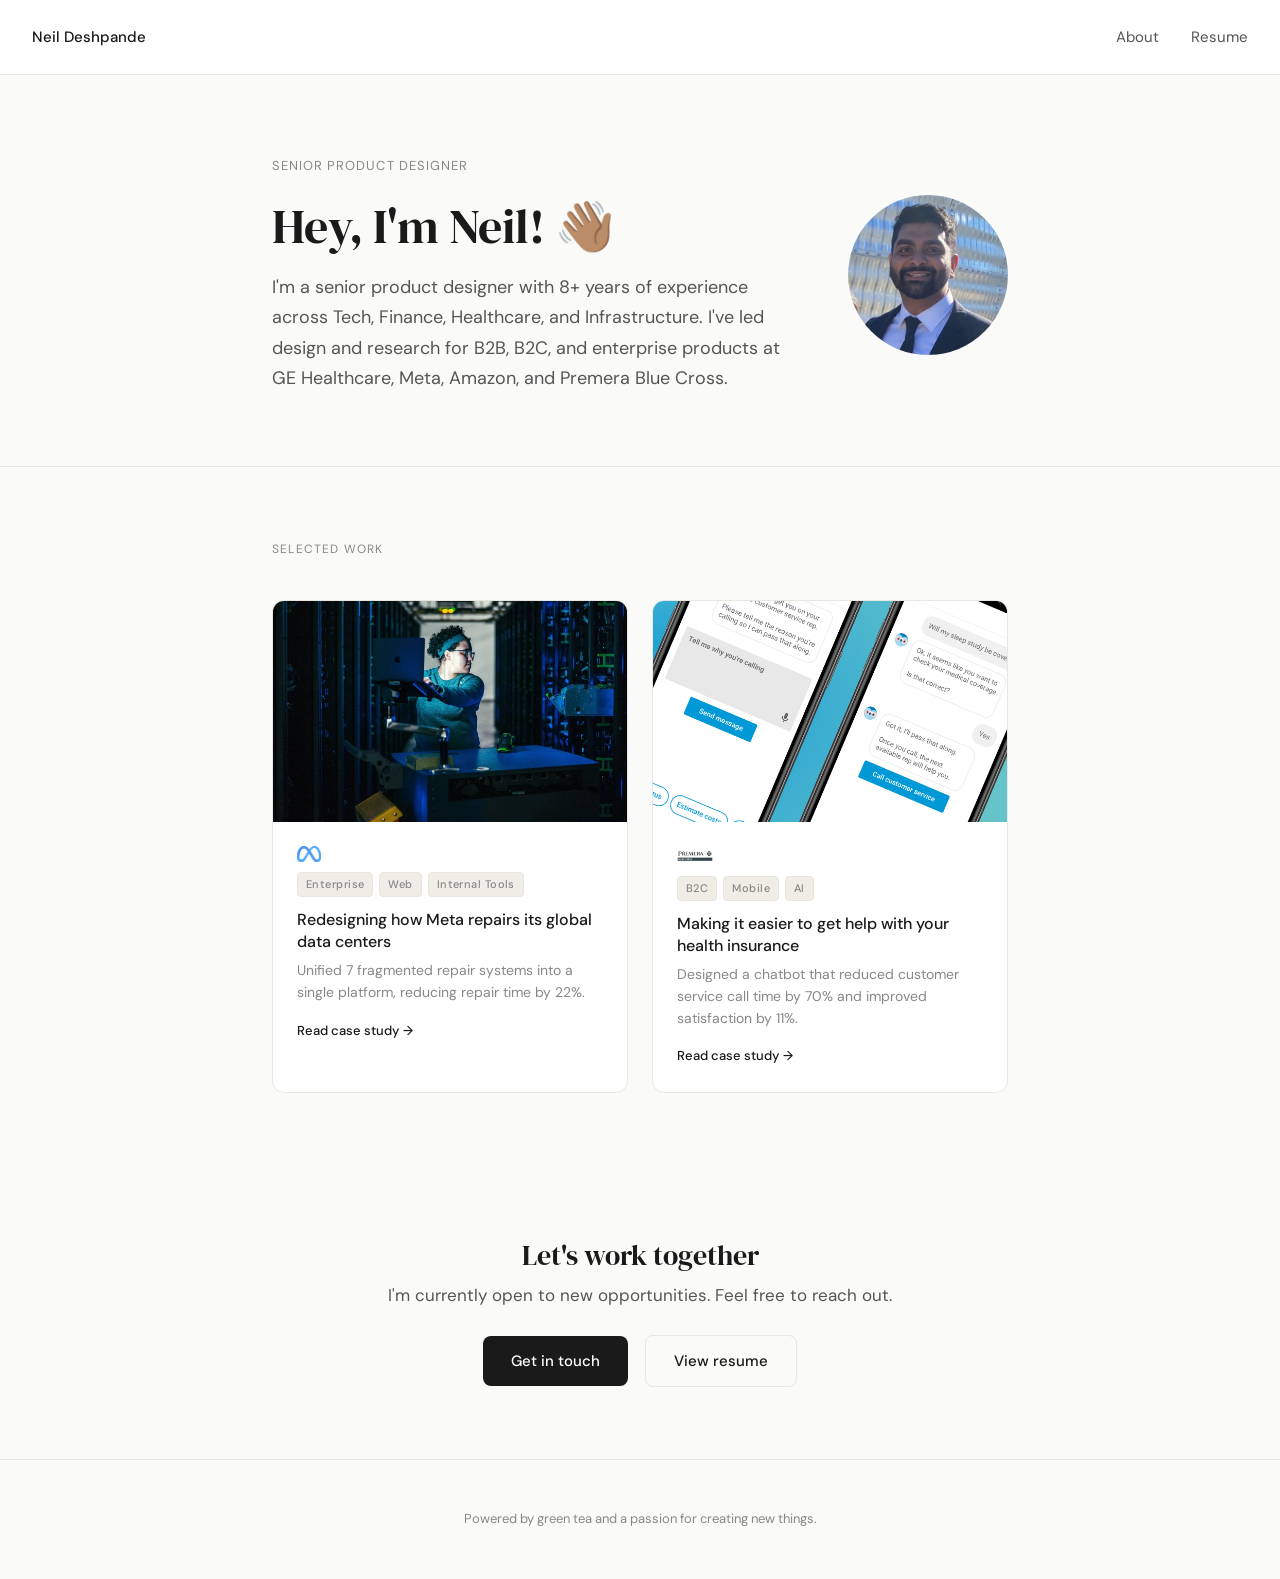
==== index.html @ d4d9e926 "Add files via upload" ====
<!DOCTYPE html>
<html lang="en">
<head>
<meta charset="UTF-8">
<meta name="viewport" content="width=device-width, initial-scale=1.0">
<title>Neil Deshpande Portfolio</title>
<link href="https://fonts.googleapis.com/css2?family=DM+Sans:wght@300;400;500&family=DM+Serif+Display&display=swap" rel="stylesheet">
<link rel="stylesheet" href="shared.css">
<style>
  /* ── HERO ── */
  .hero {
    padding: 80px 0 72px;
    border-bottom: 1px solid var(--border);
  }
  .hero-inner {
    display: grid;
    grid-template-columns: 1fr auto;
    gap: 3rem;
    align-items: center;
  }
  .hero-label {
    font-size: 13px;
    letter-spacing: 0.08em;
    text-transform: uppercase;
    color: var(--text-muted);
    margin-bottom: 1.25rem;
  }
  .hero h1 { margin-bottom: 1rem; }
  .hero-bio {
    font-size: 18px;
    color: var(--text-secondary);
    line-height: 1.7;
    max-width: 560px;
  }
  .hero-photo {
    width: 160px;
    height: 160px;
    border-radius: 50%;
    background: var(--border);
    overflow: hidden;
    flex-shrink: 0;
    display: flex;
    align-items: center;
    justify-content: center;
  }
  .hero-photo img {
    width: 100%;
    height: 100%;
    object-fit: cover;
  }
  .hero-photo-placeholder {
    font-size: 12px;
    color: var(--text-muted);
    text-align: center;
    padding: 1rem;
    line-height: 1.4;
  }

  /* ── CASE STUDIES ── */
  .work-section { padding: 72px 0; }
  .work-grid {
    display: grid;
    grid-template-columns: 1fr 1fr; /* update to 1fr when adding more case studies */
    gap: 1.5rem;
    margin-top: 2.5rem;
  }

  .case-card {
    border: 1px solid var(--border);
    border-radius: 12px;
    overflow: hidden;
    background: var(--surface);
    text-decoration: none;
    display: block;
    transition: transform 0.2s, box-shadow 0.2s;
  }
  .case-card:hover {
    transform: translateY(-3px);
    box-shadow: 0 8px 32px rgba(0,0,0,0.08);
  }

  .case-cover {
    width: 100%;
    aspect-ratio: 16/10;
    background: #1a1a1a;
    overflow: hidden;
    position: relative;
    display: flex;
    align-items: center;
    justify-content: center;
  }
  .case-cover img {
    width: 100%;
    height: 100%;
    object-fit: cover;
  }
  .case-cover-placeholder {
    font-size: 12px;
    color: rgba(255,255,255,0.4);
    text-align: center;
    padding: 1.5rem;
    line-height: 1.5;
  }

  /* Individual cover accent colors */
  .cover-meta    { background: #0f1923; }
  .cover-premera { background: #0a2240; }
  .cover-icon    { background: #1a1035; }
  .cover-credit  { background: #0d1f14; }

  .case-body { padding: 1.5rem; }
  .case-company {
    display: flex;
    align-items: center;
    gap: 8px;
    margin-bottom: 0.6rem;
  }
  .case-company img {
    height: 20px;
    width: auto;
    opacity: 0.7;
  }
  .case-company-placeholder {
    font-size: 12px;
    color: var(--text-muted);
    background: var(--border-light);
    padding: 2px 10px;
    border-radius: 4px;
  }
  .case-title {
    font-size: 16px;
    font-weight: 500;
    color: var(--text);
    margin-bottom: 0.4rem;
    line-height: 1.4;
  }
  .case-desc {
    font-size: 14px;
    color: var(--text-muted);
    line-height: 1.55;
    margin-bottom: 1rem;
  }
  .case-link {
    font-size: 13px;
    font-weight: 500;
    color: var(--text);
    display: flex;
    align-items: center;
    gap: 4px;
  }
  .case-link::after { content: "→"; }

  /* PROJECT TAGS */
  .case-tags {
    display: flex;
    gap: 6px;
    flex-wrap: wrap;
    margin-bottom: 0.75rem;
  }
  .case-tag {
    font-size: 11px;
    font-weight: 500;
    letter-spacing: 0.04em;
    color: var(--text-muted);
    background: var(--border-light);
    border: 1px solid var(--border);
    border-radius: 4px;
    padding: 2px 8px;
  }

  /* ── FOOTER CTA ── */
  .footer-cta {
    padding: 72px 0;
    text-align: center;
  }
  .footer-cta h2 { margin-bottom: 0.5rem; }
  .footer-cta p { margin-bottom: 1.5rem; }
  .btn {
    display: inline-block;
    padding: 0.75rem 1.75rem;
    background: var(--text);
    color: #fff;
    border-radius: 8px;
    text-decoration: none;
    font-size: 15px;
    font-weight: 500;
    transition: opacity 0.15s;
  }
  .btn:hover { opacity: 0.85; }
  .btn-outline {
    background: transparent;
    color: var(--text);
    border: 1px solid var(--border);
    margin-left: 0.75rem;
  }
  .btn-outline:hover { background: var(--border-light); opacity: 1; }

  @media (max-width: 680px) {
    .hero-inner { grid-template-columns: 1fr; }
    .hero-photo { width: 100px; height: 100px; order: -1; }
    .work-grid { grid-template-columns: 1fr; }
    .btn-outline { margin-left: 0; margin-top: 0.75rem; display: inline-block; }
  }
</style>
</head>
<body>

<nav>
  <a href="/" class="logo">Neil Deshpande</a>
  <a href="/about/">About</a>
  <a href="resume.pdf" target="_blank">Resume</a>
</nav>

<!-- HERO -->
<div class="hero">
  <div class="container">
    <div class="hero-inner">
      <div>
        <div class="hero-label">Senior Product Designer</div>
        <h1>Hey, I'm Neil! 👋🏽</h1>
        <p class="hero-bio">I'm a senior product designer with 8+ years of experience across Tech, Finance, Healthcare, and Infrastructure. I've led design and research for B2B, B2C, and enterprise products at GE Healthcare, Meta, Amazon, and Premera Blue Cross.</p>
      </div>
      <div class="hero-photo">
        <img src="photo-neil.jpg" alt="Neil Deshpande"/>
      </div>
    </div>
  </div>
</div>

<!-- WORK -->
<div class="work-section">
  <div class="container">
    <div class="section-label">Selected work</div>
    <div class="work-grid">

      <!-- Meta -->
      <a href="/meta/" class="case-card">
        <div class="case-cover cover-meta">
          <img src="cover-meta.jpg" alt="Data center technician working in a server room"/>
        </div>
        <div class="case-body">
          <div class="case-company">
            <img src="meta-logo.png" alt="Meta" style="filter:none;height:16px;"/>
          </div>
          <div class="case-tags">
            <span class="case-tag">Enterprise</span>
            <span class="case-tag">Web</span>
            <span class="case-tag">Internal Tools</span>
          </div>
          <div class="case-title">Redesigning how Meta repairs its global data centers</div>
          <div class="case-desc">Unified 7 fragmented repair systems into a single platform, reducing repair time by 22%.</div>
          <div class="case-link">Read case study</div>
        </div>
      </a>

      <!-- Premera -->
      <a href="/premera/" class="case-card">
        <div class="case-cover cover-premera">
          <img src="cover-premera.jpg" alt="Premera chatbot interface showing conversation flow"/>
        </div>
        <div class="case-body">
          <div class="case-company">
            <img src="premera-logo.png" alt="Premera Blue Cross" style="height:20px;width:auto;opacity:0.8;"/>
          </div>
          <div class="case-tags">
            <span class="case-tag">B2C</span>
            <span class="case-tag">Mobile</span>
            <span class="case-tag">AI</span>
          </div>
          <div class="case-title">Making it easier to get help with your health insurance</div>
          <div class="case-desc">Designed a chatbot that reduced customer service call time by 70% and improved satisfaction by 11%.</div>
          <div class="case-link">Read case study</div>
        </div>
      </a>

      <!-- Icon Library — coming soon
      <a href="icon-library.html" class="case-card">
        <div class="case-cover cover-icon">
          <div class="case-cover-placeholder">cover-icon-library.jpg<br>1600×1000px</div>
        </div>
        <div class="case-body">
          <div class="case-company">
            <span class="case-company-placeholder">Pushpay</span>
          </div>
          <div class="case-title">Improving a product's search functionality through a redesign</div>
          <div class="case-desc">Redesigned an icon library of 1,500+ icons, making users find their desired icon 3x faster.</div>
          <div class="case-link">Read case study</div>
        </div>
      </a>
      -->

      <!-- Credit Card — coming soon
      <a href="creditcard.html" class="case-card">
        <div class="case-cover cover-credit">
          <div class="case-cover-placeholder">cover-creditcard.jpg<br>1600×1000px</div>
        </div>
        <div class="case-body">
          <div class="case-company">
            <span class="case-company-placeholder">MK Transfer</span>
          </div>
          <div class="case-title">Reducing the anxiety of a credit card application</div>
          <div class="case-desc">88% of users reported no anxiety, and 100% said they trusted the app with their finances.</div>
          <div class="case-link">Read case study</div>
        </div>
      </a>
      -->

    </div>
  </div>
</div>

<!-- FOOTER CTA -->
<div class="footer-cta">
  <div class="container">
    <h2>Let's work together</h2>
    <p>I'm currently open to new opportunities. Feel free to reach out.</p>
    <a href="mailto:deshpande.neil@gmail.com" class="btn">Get in touch</a>
    <a href="resume.pdf" target="_blank" class="btn btn-outline">View resume</a>
  </div>
</div>

<footer>
  <p>Powered by green tea and a passion for creating new things.</p>
</footer>

</body>
</html>
---- shared.css ----
/* ============================================
   NEIL DESHPANDE PORTFOLIO — SHARED STYLES
   Used by: index.html, about.html, and all case studies
   ============================================ */

*, *::before, *::after { box-sizing: border-box; margin: 0; padding: 0; }

:root {
  --text: #1a1a1a;
  --text-secondary: #555;
  --text-muted: #888;
  --bg: #fafaf8;
  --surface: #ffffff;
  --border: #e8e6e0;
  --border-light: #f0ede6;
}

body {
  font-family: 'DM Sans', sans-serif;
  background: var(--bg);
  color: var(--text);
  font-size: 17px;
  line-height: 1.75;
  -webkit-font-smoothing: antialiased;
}

/* NAV */
nav {
  padding: 1.5rem 2rem;
  display: flex;
  align-items: center;
  gap: 2rem;
  border-bottom: 1px solid var(--border);
  background: var(--surface);
  position: sticky;
  top: 0;
  z-index: 100;
}
nav .logo {
  font-weight: 500;
  font-size: 15px;
  color: var(--text);
  text-decoration: none;
  margin-right: auto;
}
nav a {
  color: var(--text-secondary);
  text-decoration: none;
  font-size: 15px;
  transition: color 0.15s;
}
nav a:hover { color: var(--text); }

/* LAYOUT */
.container { max-width: 800px; margin: 0 auto; padding: 0 2rem; }
.wide { max-width: 800px; margin: 0 auto; padding: 0 2rem; }

/* FOOTER */
footer {
  padding: 3rem 0;
  text-align: center;
  border-top: 1px solid var(--border);
}
footer p { font-size: 13px; color: var(--text-muted); }

/* SECTIONS */
section { padding: 72px 0; border-bottom: 1px solid var(--border); }
section:last-of-type { border-bottom: none; }

.section-label {
  font-size: 12px;
  text-transform: uppercase;
  letter-spacing: 0.1em;
  color: var(--text-muted);
  margin-bottom: 1.25rem;
}

h1 {
  font-family: 'DM Serif Display', serif;
  font-size: clamp(2rem, 4vw, 3rem);
  font-weight: 400;
  line-height: 1.2;
  margin-bottom: 1.25rem;
}
h2 {
  font-family: 'DM Serif Display', serif;
  font-size: 1.75rem;
  font-weight: 400;
  margin-bottom: 1.25rem;
  line-height: 1.3;
}
h3 { font-size: 1.1rem; font-weight: 500; margin-bottom: 0.75rem; }
p { margin-bottom: 1.25rem; color: var(--text-secondary); }
p:last-child { margin-bottom: 0; }

@media (max-width: 600px) {
  nav { gap: 1.25rem; }
  .container, .wide { padding: 0 1.25rem; }
}
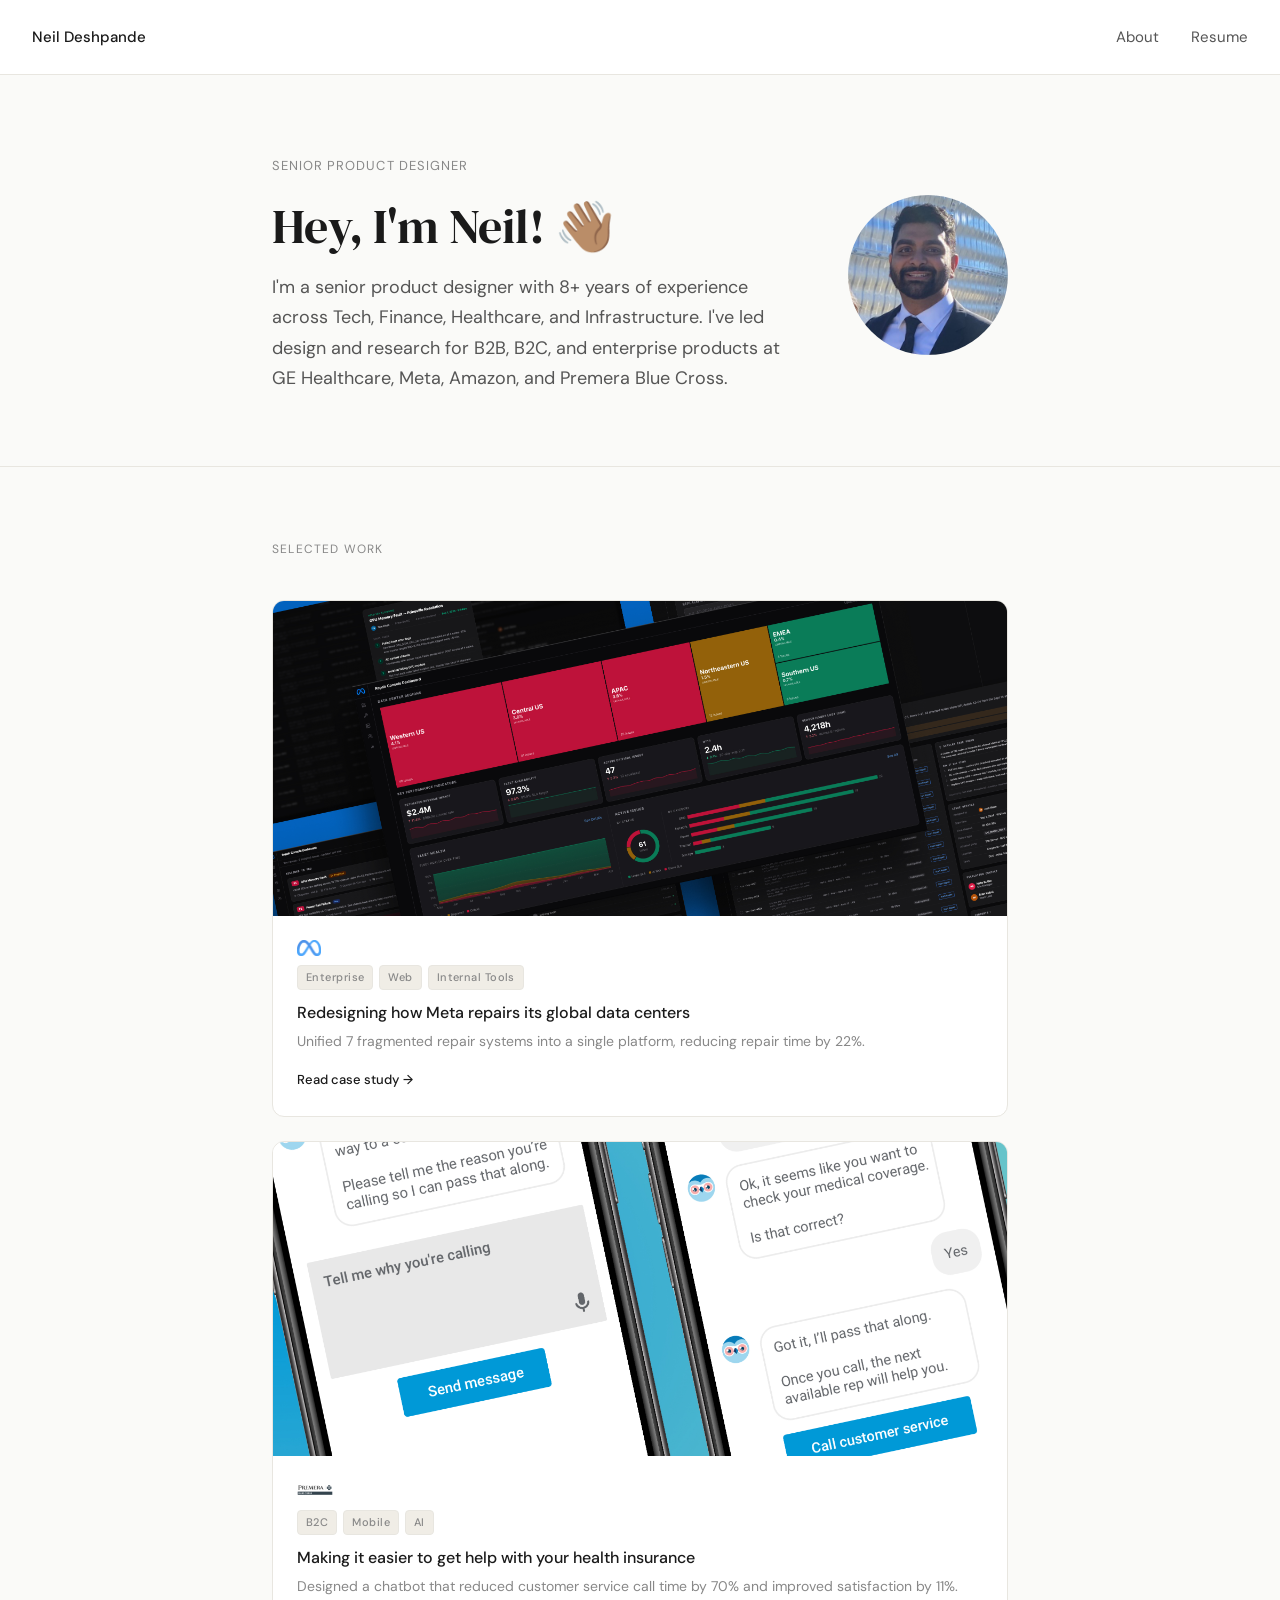
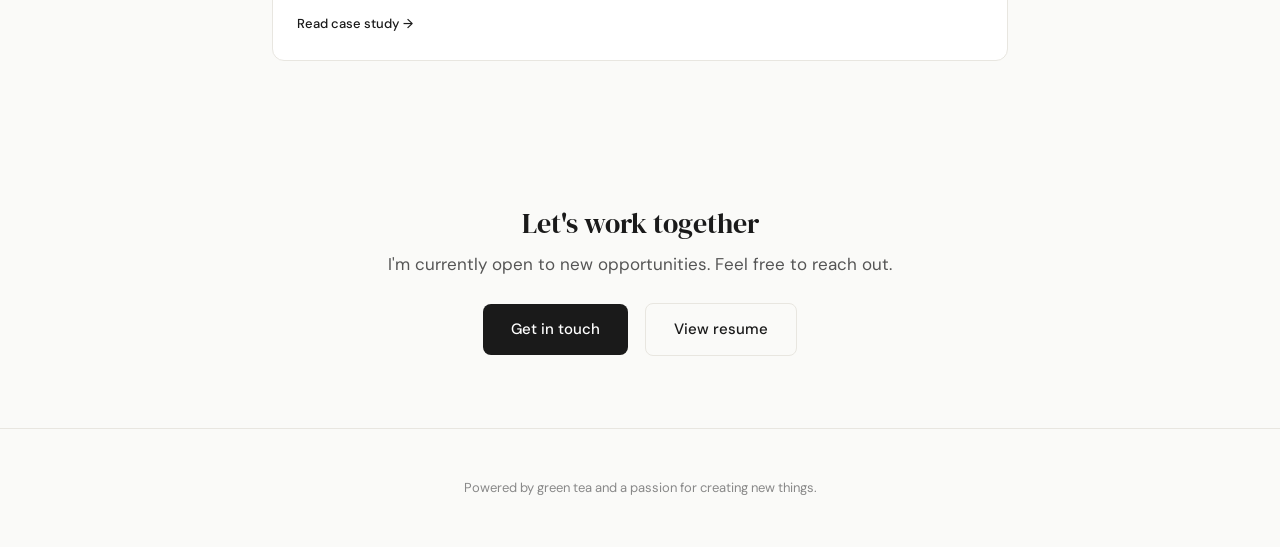
==== commit 27389606: "Update index.html" ====
--- a/index.html
+++ b/index.html
@@ -60,7 +60,7 @@
   .work-section { padding: 72px 0; }
   .work-grid {
     display: grid;
-    grid-template-columns: 1fr 1fr; /* update to 1fr when adding more case studies */
+    grid-template-columns: 1fr; /* update to 1fr when adding more case studies */
     gap: 1.5rem;
     margin-top: 2.5rem;
   }
@@ -81,7 +81,7 @@
 
   .case-cover {
     width: 100%;
-    aspect-ratio: 16/10;
+    aspect-ratio: 21/9;
     background: #1a1a1a;
     overflow: hidden;
     position: relative;
@@ -202,6 +202,15 @@
     .btn-outline { margin-left: 0; margin-top: 0.75rem; display: inline-block; }
   }
 </style>
+  <!-- Google tag (gtag.js) -->
+<script async src="https://www.googletagmanager.com/gtag/js?id=G-539Z41YTE7"></script>
+<script>
+  window.dataLayer = window.dataLayer || [];
+  function gtag(){dataLayer.push(arguments);}
+  gtag('js', new Date());
+
+  gtag('config', 'G-539Z41YTE7');
+</script>
 </head>
 <body>
 
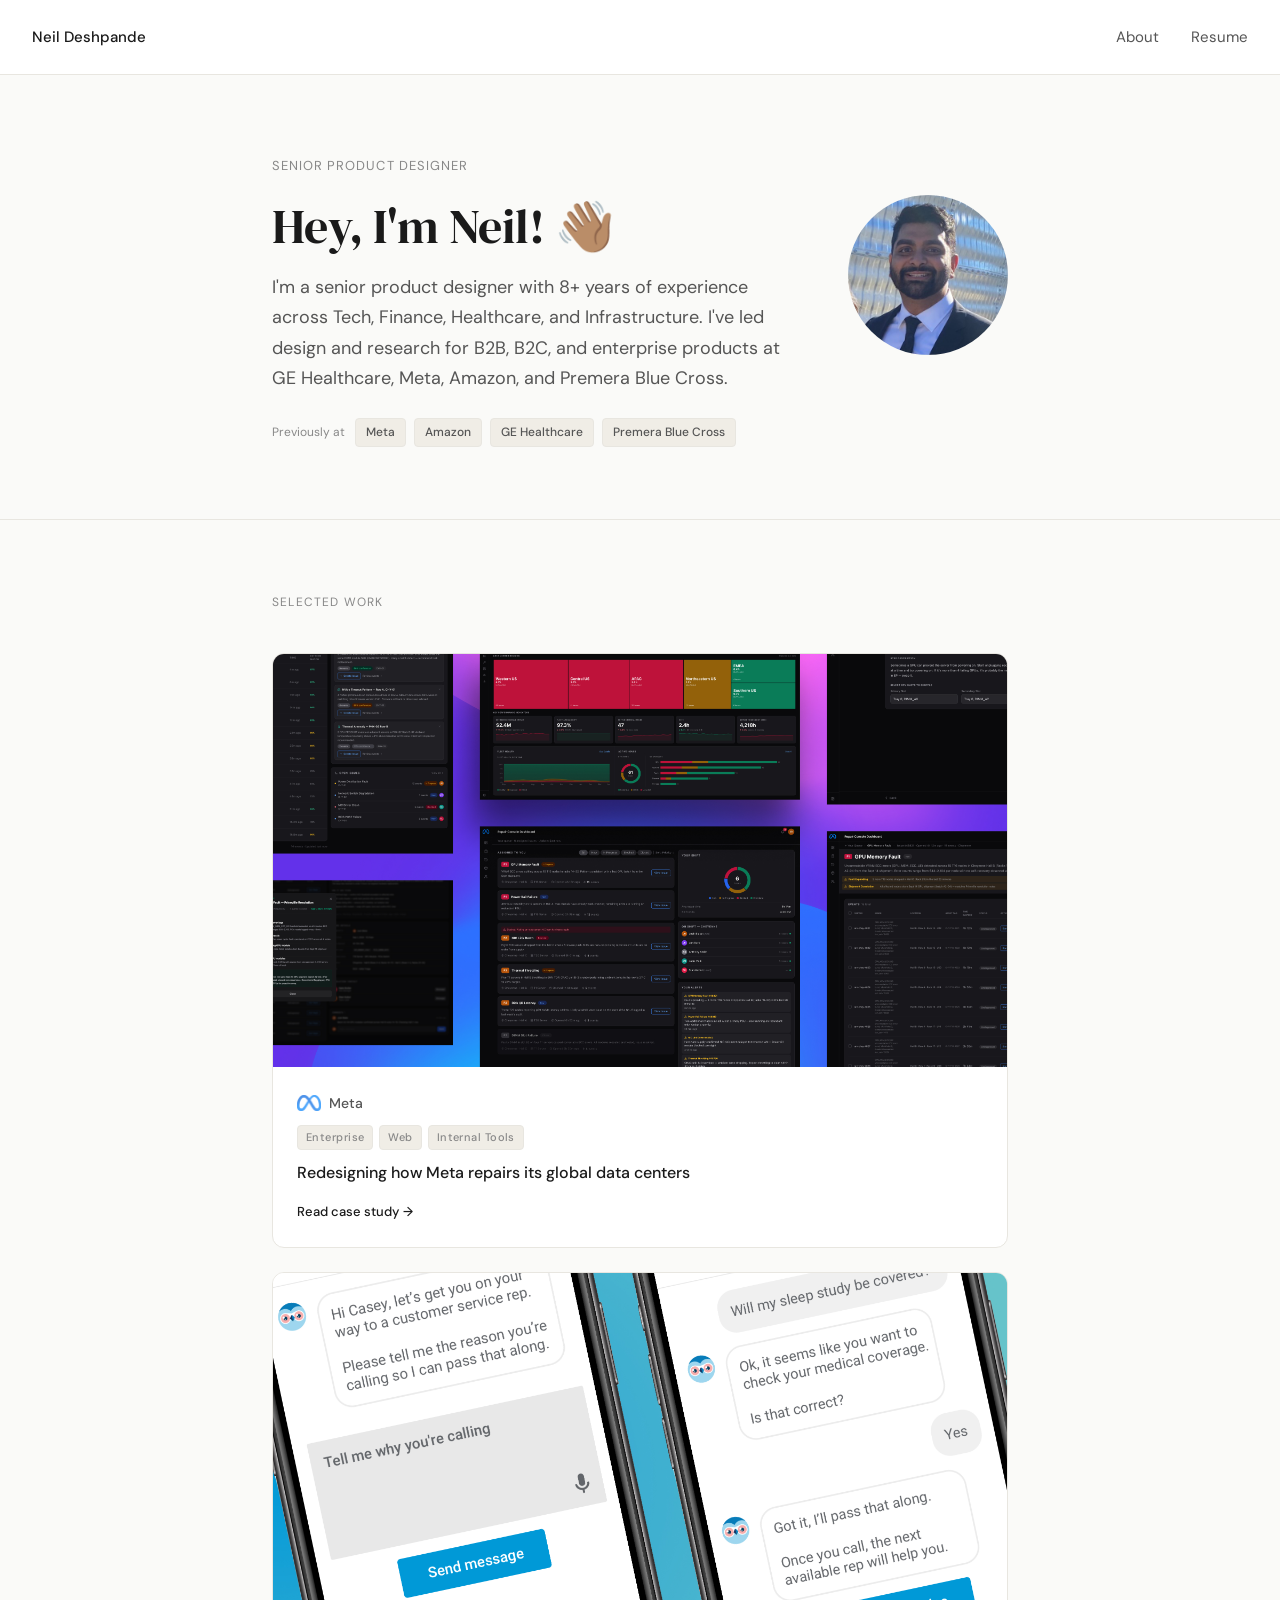
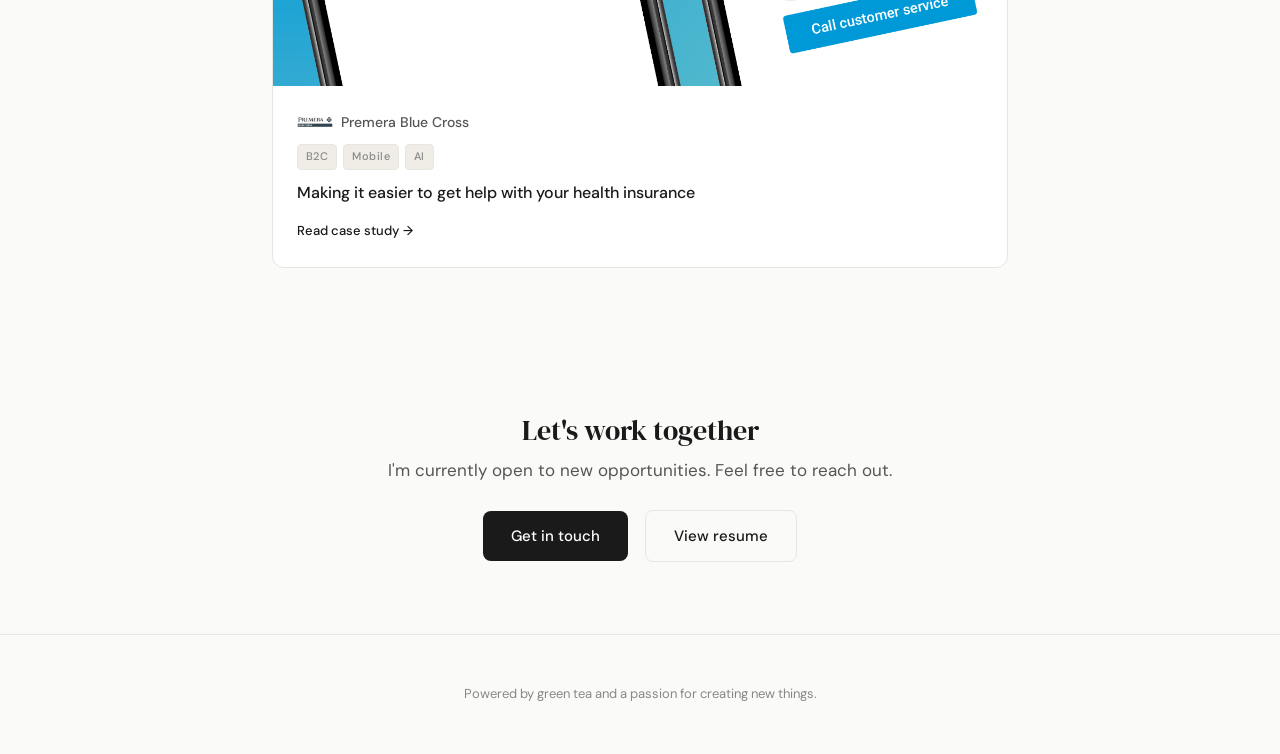
==== commit 8a63def8: "Add files via upload" ====
--- a/index.html
+++ b/index.html
@@ -17,6 +17,7 @@
     grid-template-columns: 1fr auto;
     gap: 3rem;
     align-items: center;
+    margin-bottom: 1.5rem;
   }
   .hero-label {
     font-size: 13px;
@@ -48,19 +49,34 @@
     height: 100%;
     object-fit: cover;
   }
-  .hero-photo-placeholder {
+
+  /* ── PREVIOUSLY AT ── */
+  .previously-at {
+    display: flex;
+    align-items: center;
+    gap: 8px;
+    flex-wrap: wrap;
+  }
+  .previously-at-label {
     font-size: 12px;
     color: var(--text-muted);
-    text-align: center;
-    padding: 1rem;
-    line-height: 1.4;
+    margin-right: 2px;
+  }
+  .company-chip {
+    font-size: 12px;
+    font-weight: 500;
+    color: var(--text-secondary);
+    background: var(--border-light);
+    border: 1px solid var(--border);
+    border-radius: 4px;
+    padding: 3px 10px;
   }
 
   /* ── CASE STUDIES ── */
   .work-section { padding: 72px 0; }
   .work-grid {
     display: grid;
-    grid-template-columns: 1fr; /* update to 1fr when adding more case studies */
+    grid-template-columns: 1fr;
     gap: 1.5rem;
     margin-top: 2.5rem;
   }
@@ -81,32 +97,20 @@
 
   .case-cover {
     width: 100%;
-    aspect-ratio: 21/9;
-    background: #1a1a1a;
+    aspect-ratio: 16/9;
     overflow: hidden;
     position: relative;
-    display: flex;
-    align-items: center;
-    justify-content: center;
   }
   .case-cover img {
     width: 100%;
     height: 100%;
     object-fit: cover;
-  }
-  .case-cover-placeholder {
-    font-size: 12px;
-    color: rgba(255,255,255,0.4);
-    text-align: center;
-    padding: 1.5rem;
-    line-height: 1.5;
+    display: block;
   }
 
   /* Individual cover accent colors */
   .cover-meta    { background: #0f1923; }
   .cover-premera { background: #0a2240; }
-  .cover-icon    { background: #1a1035; }
-  .cover-credit  { background: #0d1f14; }
 
   .case-body { padding: 1.5rem; }
   .case-company {
@@ -120,37 +124,12 @@
     width: auto;
     opacity: 0.7;
   }
-  .case-company-placeholder {
-    font-size: 12px;
-    color: var(--text-muted);
-    background: var(--border-light);
-    padding: 2px 10px;
-    border-radius: 4px;
-  }
-  .case-title {
-    font-size: 16px;
-    font-weight: 500;
-    color: var(--text);
-    margin-bottom: 0.4rem;
-    line-height: 1.4;
-  }
-  .case-desc {
+
+  .case-company-name {
     font-size: 14px;
-    color: var(--text-muted);
-    line-height: 1.55;
-    margin-bottom: 1rem;
-  }
-  .case-link {
-    font-size: 13px;
-    font-weight: 500;
-    color: var(--text);
-    display: flex;
-    align-items: center;
-    gap: 4px;
-  }
-  .case-link::after { content: "→"; }
-
-  /* PROJECT TAGS */
+    font-weight: 500;
+    color: var(--text-secondary);
+  }
   .case-tags {
     display: flex;
     gap: 6px;
@@ -167,6 +146,23 @@
     border-radius: 4px;
     padding: 2px 8px;
   }
+
+  .case-title {
+    font-size: 16px;
+    font-weight: 500;
+    color: var(--text);
+    margin-bottom: 1rem;
+    line-height: 1.4;
+  }
+  .case-link {
+    font-size: 13px;
+    font-weight: 500;
+    color: var(--text);
+    display: flex;
+    align-items: center;
+    gap: 4px;
+  }
+  .case-link::after { content: "→"; }
 
   /* ── FOOTER CTA ── */
   .footer-cta {
@@ -233,6 +229,13 @@
         <img src="photo-neil.jpg" alt="Neil Deshpande"/>
       </div>
     </div>
+    <div class="previously-at">
+      <span class="previously-at-label">Previously at</span>
+      <span class="company-chip">Meta</span>
+      <span class="company-chip">Amazon</span>
+      <span class="company-chip">GE Healthcare</span>
+      <span class="company-chip">Premera Blue Cross</span>
+    </div>
   </div>
 </div>
 
@@ -250,6 +253,7 @@
         <div class="case-body">
           <div class="case-company">
             <img src="meta-logo.png" alt="Meta" style="filter:none;height:16px;"/>
+            <span class="case-company-name">Meta</span>
           </div>
           <div class="case-tags">
             <span class="case-tag">Enterprise</span>
@@ -257,7 +261,6 @@
             <span class="case-tag">Internal Tools</span>
           </div>
           <div class="case-title">Redesigning how Meta repairs its global data centers</div>
-          <div class="case-desc">Unified 7 fragmented repair systems into a single platform, reducing repair time by 22%.</div>
           <div class="case-link">Read case study</div>
         </div>
       </a>
@@ -270,6 +273,7 @@
         <div class="case-body">
           <div class="case-company">
             <img src="premera-logo.png" alt="Premera Blue Cross" style="height:20px;width:auto;opacity:0.8;"/>
+            <span class="case-company-name">Premera Blue Cross</span>
           </div>
           <div class="case-tags">
             <span class="case-tag">B2C</span>
@@ -277,42 +281,9 @@
             <span class="case-tag">AI</span>
           </div>
           <div class="case-title">Making it easier to get help with your health insurance</div>
-          <div class="case-desc">Designed a chatbot that reduced customer service call time by 70% and improved satisfaction by 11%.</div>
           <div class="case-link">Read case study</div>
         </div>
       </a>
-
-      <!-- Icon Library — coming soon
-      <a href="icon-library.html" class="case-card">
-        <div class="case-cover cover-icon">
-          <div class="case-cover-placeholder">cover-icon-library.jpg<br>1600×1000px</div>
-        </div>
-        <div class="case-body">
-          <div class="case-company">
-            <span class="case-company-placeholder">Pushpay</span>
-          </div>
-          <div class="case-title">Improving a product's search functionality through a redesign</div>
-          <div class="case-desc">Redesigned an icon library of 1,500+ icons, making users find their desired icon 3x faster.</div>
-          <div class="case-link">Read case study</div>
-        </div>
-      </a>
-      -->
-
-      <!-- Credit Card — coming soon
-      <a href="creditcard.html" class="case-card">
-        <div class="case-cover cover-credit">
-          <div class="case-cover-placeholder">cover-creditcard.jpg<br>1600×1000px</div>
-        </div>
-        <div class="case-body">
-          <div class="case-company">
-            <span class="case-company-placeholder">MK Transfer</span>
-          </div>
-          <div class="case-title">Reducing the anxiety of a credit card application</div>
-          <div class="case-desc">88% of users reported no anxiety, and 100% said they trusted the app with their finances.</div>
-          <div class="case-link">Read case study</div>
-        </div>
-      </a>
-      -->
 
     </div>
   </div>
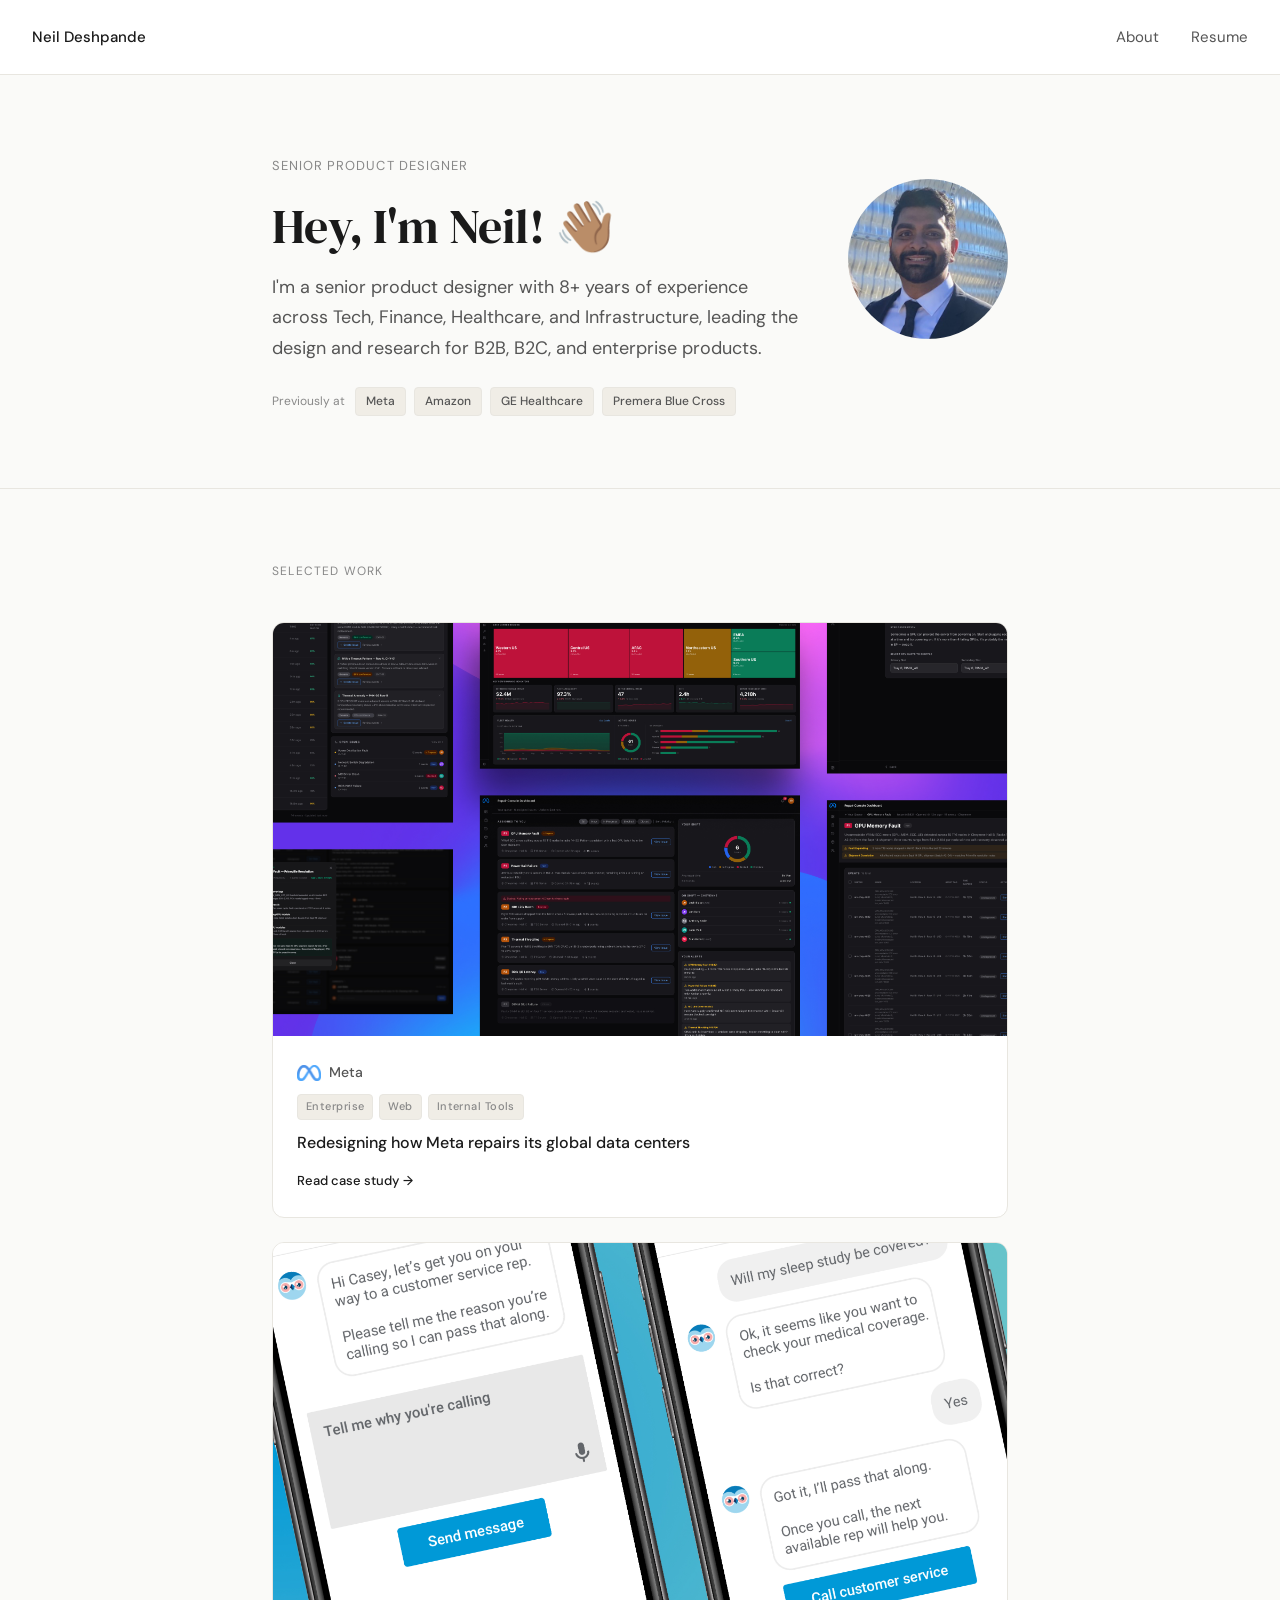
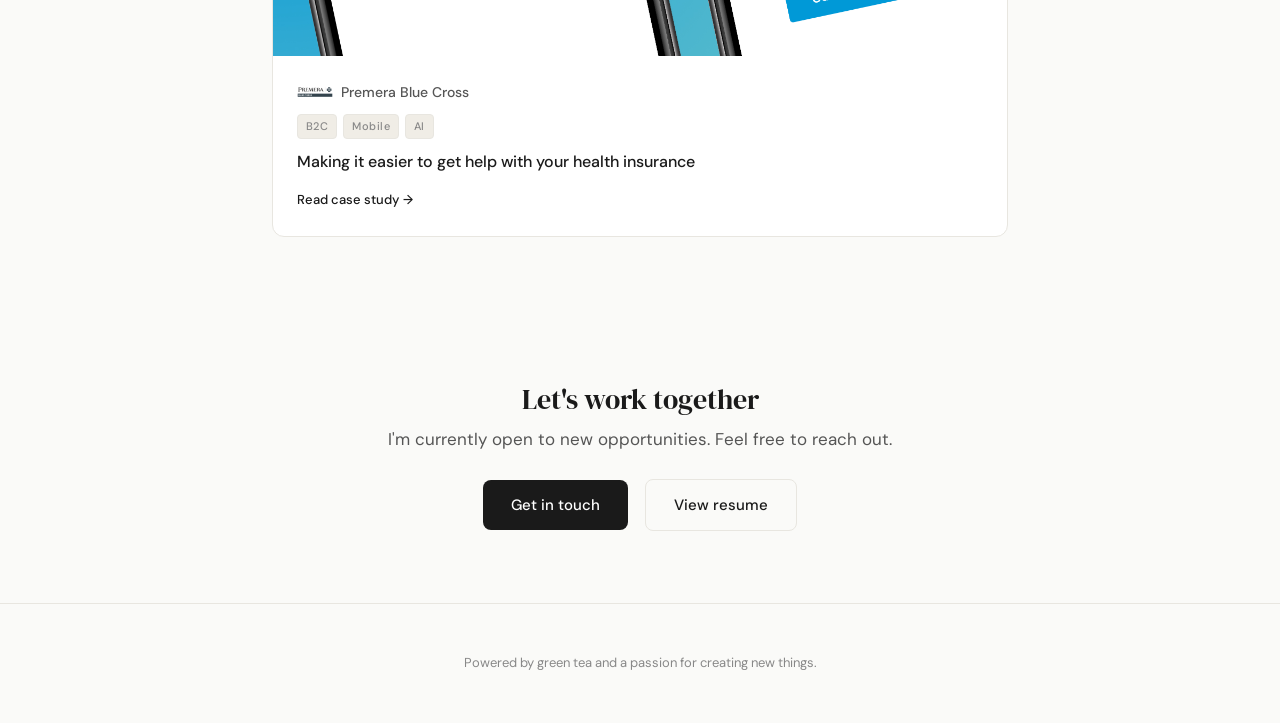
==== commit bfb95fbb: "Update index.html" ====
--- a/index.html
+++ b/index.html
@@ -4,6 +4,9 @@
 <meta charset="UTF-8">
 <meta name="viewport" content="width=device-width, initial-scale=1.0">
 <title>Neil Deshpande Portfolio</title>
+<link rel="icon" type="image/x-icon" href="/favicon.ico">
+<link rel="icon" type="image/png" sizes="32x32" href="/favicon-32x32.png">
+<link rel="apple-touch-icon" sizes="180x180" href="/apple-touch-icon.png">  
 <link href="https://fonts.googleapis.com/css2?family=DM+Sans:wght@300;400;500&family=DM+Serif+Display&display=swap" rel="stylesheet">
 <link rel="stylesheet" href="shared.css">
 <style>
@@ -223,7 +226,7 @@
       <div>
         <div class="hero-label">Senior Product Designer</div>
         <h1>Hey, I'm Neil! 👋🏽</h1>
-        <p class="hero-bio">I'm a senior product designer with 8+ years of experience across Tech, Finance, Healthcare, and Infrastructure. I've led design and research for B2B, B2C, and enterprise products at GE Healthcare, Meta, Amazon, and Premera Blue Cross.</p>
+        <p class="hero-bio">I'm a senior product designer with 8+ years of experience across Tech, Finance, Healthcare, and Infrastructure, leading the design and research for B2B, B2C, and enterprise products.</p>
       </div>
       <div class="hero-photo">
         <img src="photo-neil.jpg" alt="Neil Deshpande"/>
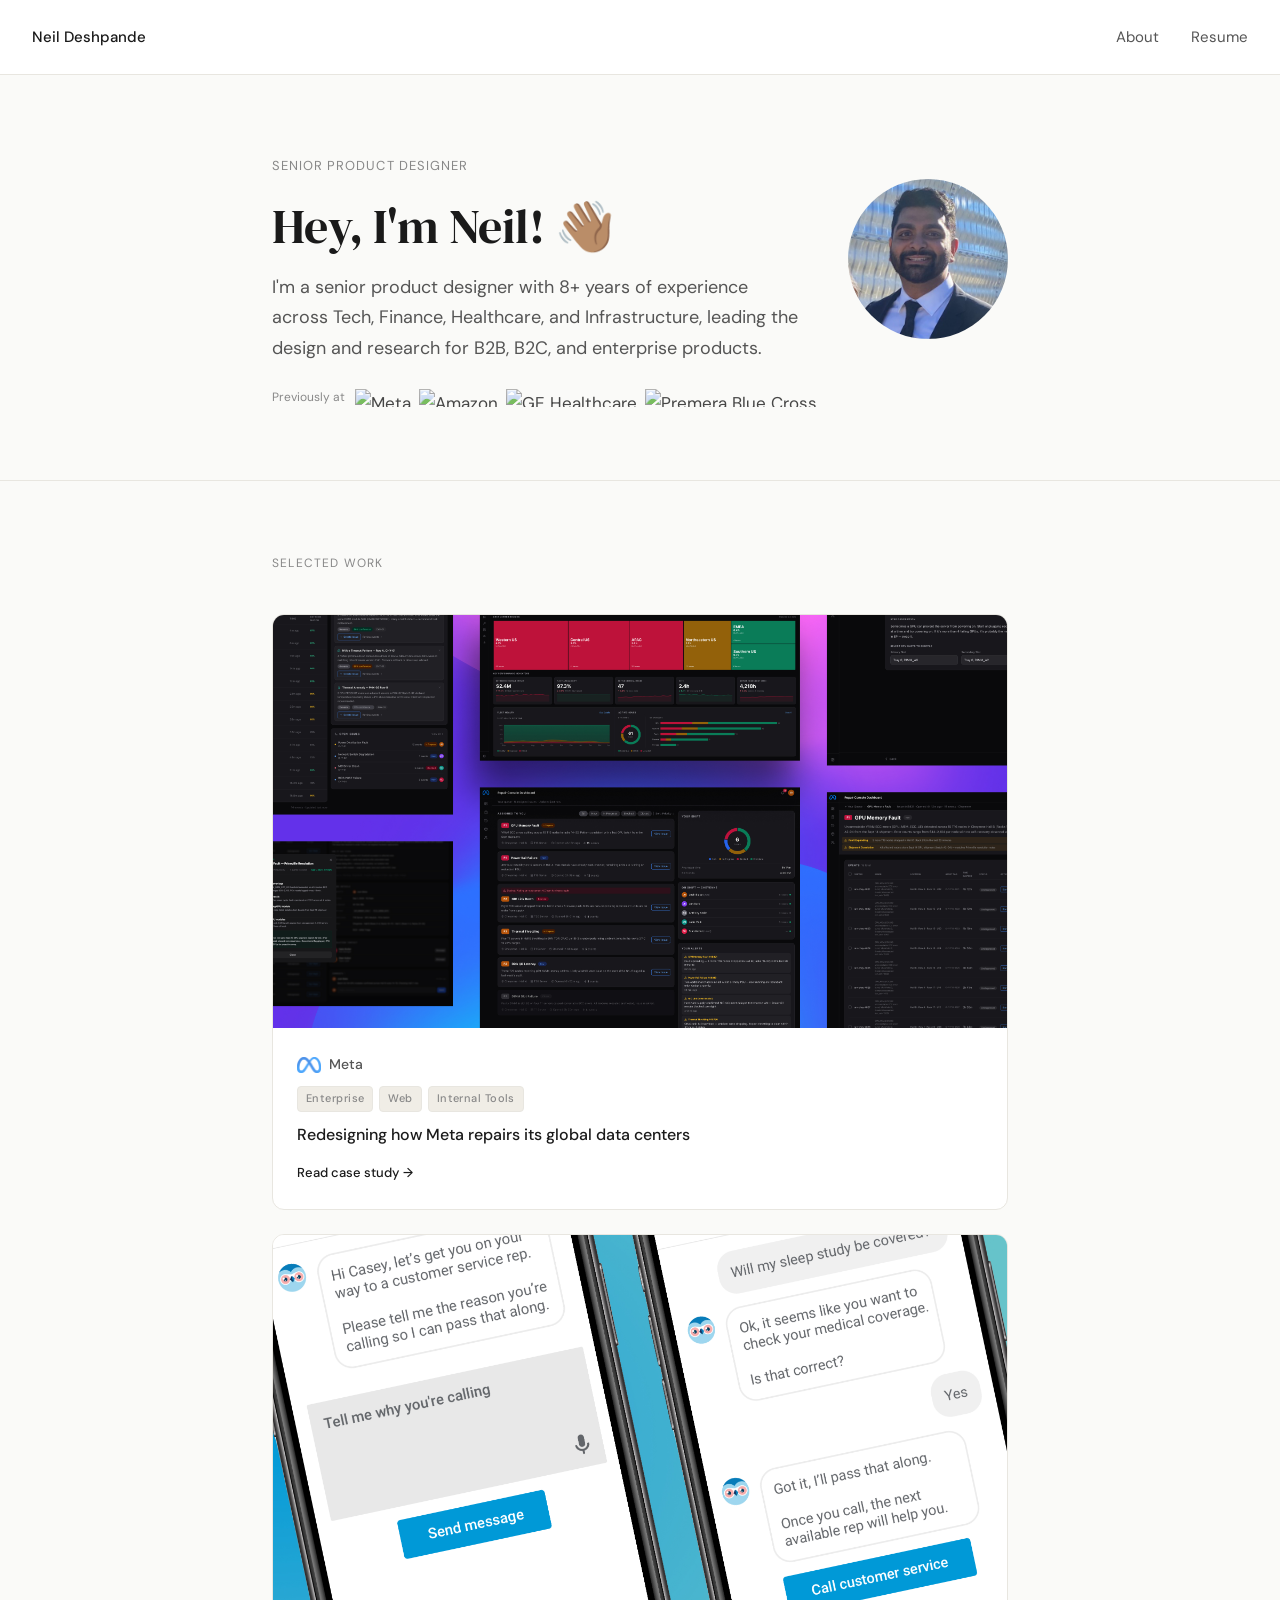
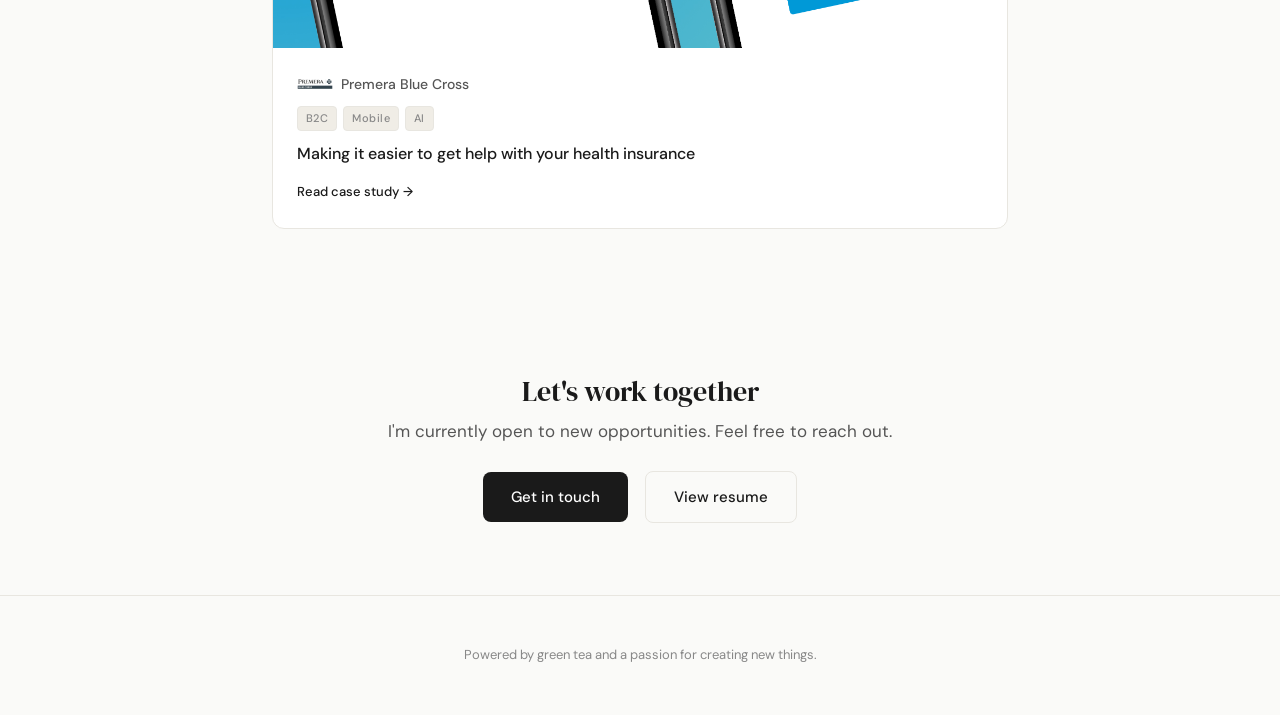
==== commit 911a3b00: "Update index.html Adding company logos" ====
--- a/index.html
+++ b/index.html
@@ -65,14 +65,14 @@
     color: var(--text-muted);
     margin-right: 2px;
   }
-  .company-chip {
-    font-size: 12px;
-    font-weight: 500;
-    color: var(--text-secondary);
-    background: var(--border-light);
-    border: 1px solid var(--border);
-    border-radius: 4px;
-    padding: 3px 10px;
+  .company-logo {
+    height: 18px;
+    width: auto;
+    opacity: 0.8;
+    transition: opacity 0.15s;
+  }
+  .company-logo:hover {
+    opacity: 1;
   }
 
   /* ── CASE STUDIES ── */
@@ -233,12 +233,12 @@
       </div>
     </div>
     <div class="previously-at">
-      <span class="previously-at-label">Previously at</span>
-      <span class="company-chip">Meta</span>
-      <span class="company-chip">Amazon</span>
-      <span class="company-chip">GE Healthcare</span>
-      <span class="company-chip">Premera Blue Cross</span>
-    </div>
+        <span class="previously-at-label">Previously at</span>
+        <img src="homelogos-meta.png" alt="Meta" class="company-logo"/>
+        <img src="homelogos-amazon.png" alt="Amazon" class="company-logo"/>
+        <img src="homelogos-ge.png" alt="GE Healthcare" class="company-logo"/>
+        <img src="homelogos-premera.png" alt="Premera Blue Cross" class="company-logo"/>
+      </div>
   </div>
 </div>
 
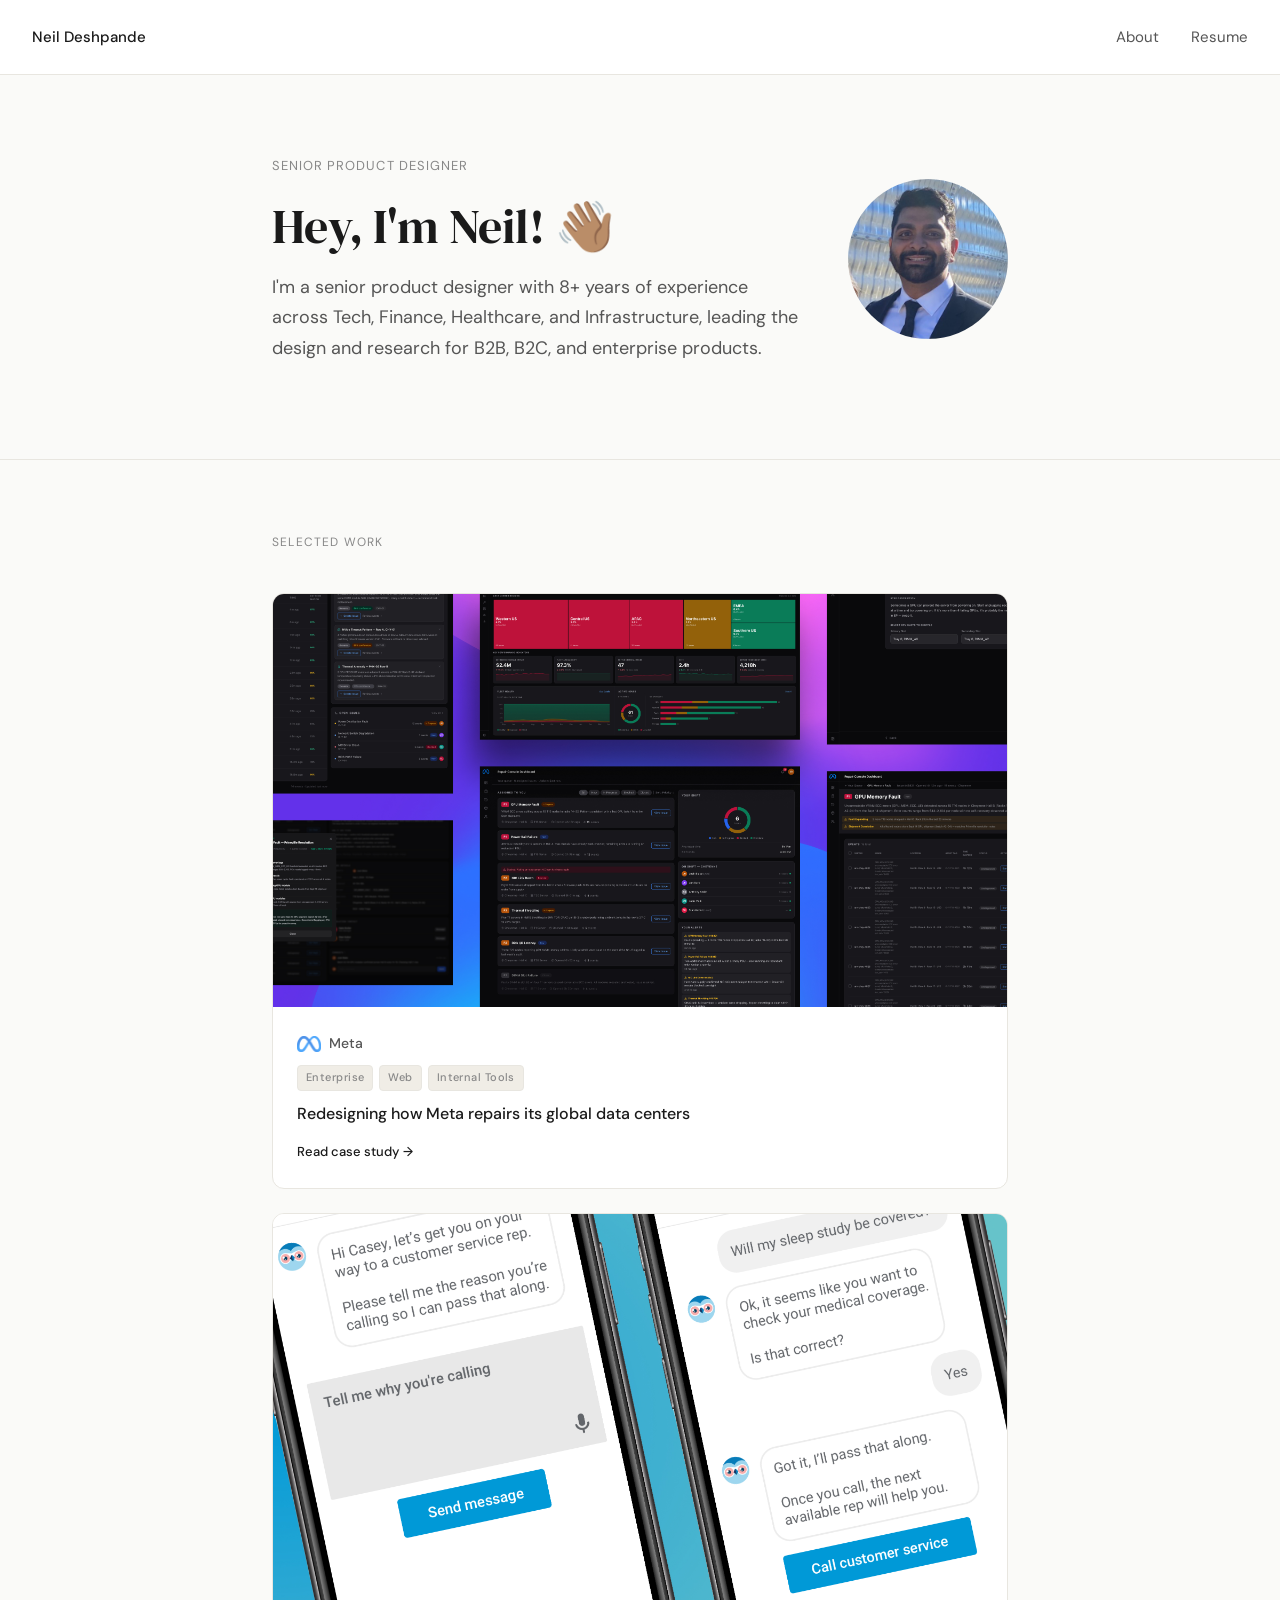
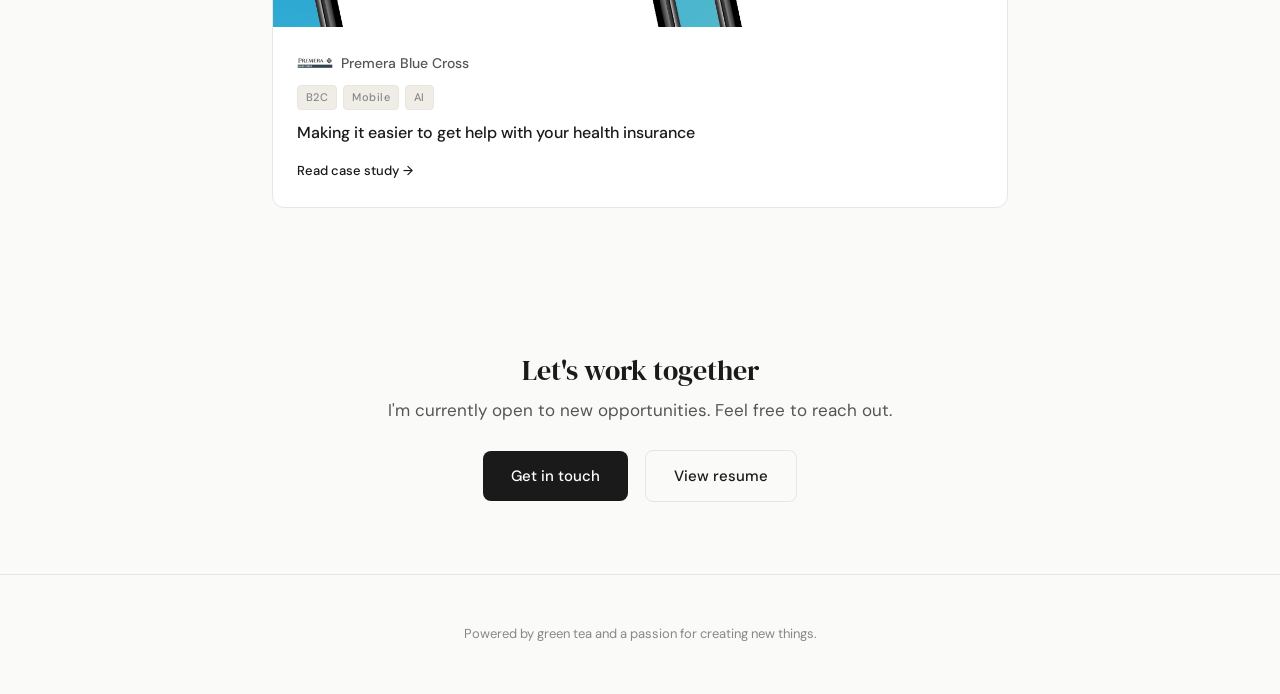
==== commit 7a1d7d81: "Update index.html" ====
--- a/index.html
+++ b/index.html
@@ -232,13 +232,13 @@
         <img src="photo-neil.jpg" alt="Neil Deshpande"/>
       </div>
     </div>
-    <div class="previously-at">
+    <!-- <div class="previously-at">
         <span class="previously-at-label">Previously at</span>
         <img src="homelogos-meta.png" alt="Meta" class="company-logo"/>
         <img src="homelogos-amazon.png" alt="Amazon" class="company-logo"/>
         <img src="homelogos-ge.png" alt="GE Healthcare" class="company-logo"/>
         <img src="homelogos-premera.png" alt="Premera Blue Cross" class="company-logo"/>
-      </div>
+      </div> -->
   </div>
 </div>
 
